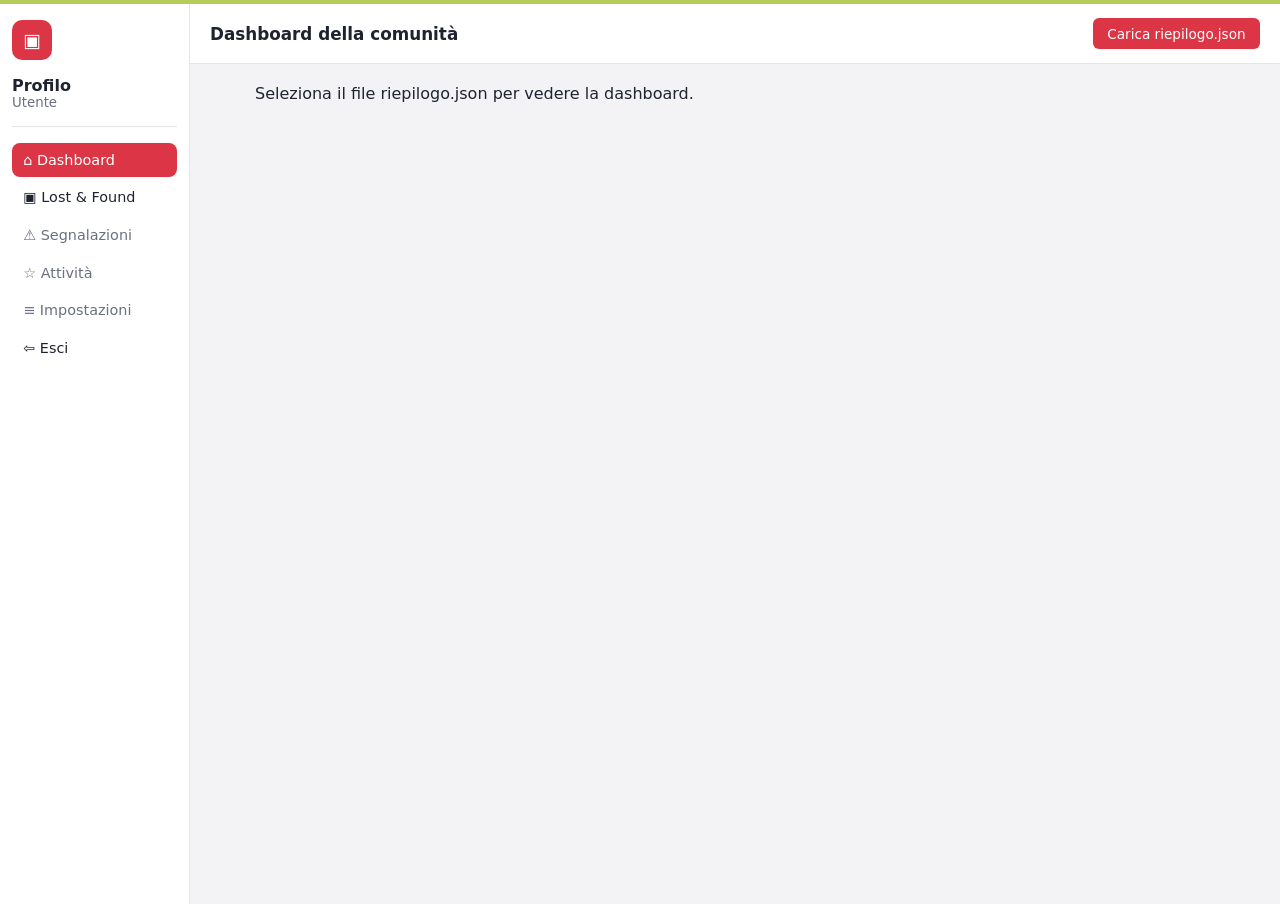
==== frontend/dashboard.html @ 1471bed2 "Dashboard: moduli, riepilogo, attività e tabella" ====
<!DOCTYPE html>
<html lang="it">
<head>
  <meta charset="utf-8">
  <meta name="viewport" content="width=device-width, initial-scale=1">
  <title>Dashboard della comunità</title>
  <link rel="stylesheet" href="style.css">
</head>
<body>
  <div class="app">
    <aside class="sidebar">
      <div class="logo" aria-hidden="true">▣</div>
      <div class="user"><strong id="user-name">Profilo</strong><small>Utente</small></div>
      <nav>
        <a href="#top" class="active">⌂ Dashboard</a>
        <a href="#lostfound">▣ Lost &amp; Found</a>
        <span class="off">⚠ Segnalazioni</span>
        <span class="off">☆ Attività</span>
        <span class="off">≡ Impostazioni</span>
        <a href="index.html" id="logout">⇦ Esci</a>
      </nav>
    </aside>

    <div class="content" id="top">
      <header class="topbar">
        <h1>Dashboard della comunità</h1>
        <span id="today" class="muted"></span>
        <label class="file-btn">Carica riepilogo.json
          <input type="file" id="file-input" accept=".json">
        </label>
      </header>

      <main>
        <p id="message" role="status">Seleziona il file riepilogo.json per vedere la dashboard.</p>

        <div id="results" hidden>
          <section class="banner">
            <div class="banner-icon" aria-hidden="true">✉</div>
            <div>
              <small><span id="banner-date"></span> <span class="badge">Piattaforma</span></small>
              <h3>Lost &amp; Found è disponibile</h3>
              <p>Registra un oggetto trovato, cercalo per luogo e segna la restituzione. Gli altri moduli arrivano a breve.</p>
            </div>
          </section>

          <section class="panel">
            <div class="panel-head">
              <h2>I miei moduli</h2>
              <div class="tabs" id="tabs" role="group" aria-label="Filtra moduli"></div>
            </div>
            <div id="modules" class="cards"></div>
          </section>

          <h2 class="center">Riepilogo della comunità</h2>
          <section class="summary">
            <article class="panel">
              <h3>Oggetti da restituire</h3>
              <div class="donut-row">
                <div id="donut" class="donut"><span id="donut-label"></span></div>
                <ul id="bars" class="bars"></ul>
              </div>
              <p class="muted" id="donut-caption"></p>
            </article>
            <article class="panel">
              <h3>Prossime attività <small class="muted">(30 giorni)</small></h3>
              <ul id="activities" class="activities"></ul>
            </article>
          </section>

          <section class="panel" id="lostfound">
            <div class="panel-head">
              <h2>Oggetti registrati</h2>
              <div class="filters">
                <input type="search" id="search" placeholder="Cerca per luogo o oggetto" aria-label="Cerca">
                <select id="filter-stato" aria-label="Filtra per stato">
                  <option value="">Tutti</option>
                  <option value="trovato">Da restituire</option>
                  <option value="restituito">Restituiti</option>
                </select>
              </div>
            </div>
            <div class="table-wrap">
              <table>
                <thead><tr><th>Oggetto</th><th>Luogo</th><th>Stato</th><th>Data</th></tr></thead>
                <tbody id="table-body"></tbody>
              </table>
            </div>
          </section>
        </div>
      </main>
    </div>
  </div>
  <script src="app.js"></script>
</body>
</html>
---- frontend/style.css ----
:root {
  --rosso: #dc3545;
  --rosa: #fde8ea;
  --verde: #b5cc5a;
  --sfondo: #f3f3f6;
  --bordo: #e4e4ea;
  --testo: #1f2330;
  --muto: #6b7080;
}
* { box-sizing: border-box; }
html { scroll-behavior: smooth; }
body {
  margin: 0; color: var(--testo); background: var(--sfondo);
  font-family: "Public Sans", "Segoe UI", system-ui, sans-serif;
  border-top: 4px solid var(--verde);
}
h1, h2, h3, p { margin: 0; }
.muted { color: var(--muto); font-size: .8rem; }
.center { text-align: center; margin: 1.75rem 0 1rem; font-size: 1.15rem; }
:focus-visible { outline: 2px solid var(--rosso); outline-offset: 2px; }

.app { display: flex; min-height: 100vh; }

/* sidebar */
.sidebar { width: 190px; flex-shrink: 0; background: #fff; border-right: 1px solid var(--bordo); padding: 1rem .75rem; }
.logo { width: 40px; height: 40px; border-radius: 10px; background: var(--rosso); color: #fff; display: grid; place-items: center; font-size: 1.2rem; }
.user { display: flex; flex-direction: column; margin: 1rem 0; padding-bottom: 1rem; border-bottom: 1px solid var(--bordo); }
.user small { color: var(--muto); }
nav { display: flex; flex-direction: column; gap: .25rem; }
nav a, nav .off { padding: .55rem .7rem; border-radius: 8px; text-decoration: none; color: var(--testo); font-size: .9rem; }
nav a.active { background: var(--rosso); color: #fff; }
nav a:not(.active):hover { background: var(--rosa); }
nav .off { color: var(--muto); }

/* contenuto */
.content { flex: 1; min-width: 0; }
.topbar { display: flex; flex-wrap: wrap; gap: .75rem 1.25rem; align-items: center; padding: .9rem 1.25rem; background: #fff; border-bottom: 1px solid var(--bordo); }
.topbar h1 { font-size: 1.05rem; margin-right: auto; }
.file-btn { background: var(--rosso); color: #fff; padding: .45rem .9rem; border-radius: 6px; font-size: .85rem; cursor: pointer; }
.file-btn input { position: absolute; opacity: 0; width: 1px; height: 1px; }
.file-btn:focus-within { outline: 2px solid var(--testo); outline-offset: 2px; }
main { padding: 1.25rem; max-width: 1000px; margin: 0 auto; }
#message { margin-bottom: 1rem; }
#results > * + * { margin-top: 1rem; }

.panel { background: #fff; border: 1px solid var(--bordo); border-radius: 8px; padding: 1.1rem; }
.panel-head { display: flex; flex-wrap: wrap; gap: .75rem; align-items: center; justify-content: space-between; margin-bottom: 1rem; }
.panel-head h2 { font-size: 1.05rem; }
.panel h3 { font-size: .95rem; margin-bottom: .9rem; }

.banner { display: flex; gap: .9rem; background: #fff; border: 1px solid var(--rosso); border-radius: 8px; padding: .9rem 1.1rem; }
.banner-icon { width: 48px; height: 48px; flex-shrink: 0; border-radius: 10px; background: var(--rosa); color: var(--rosso); display: grid; place-items: center; font-size: 1.3rem; }
.banner small { color: var(--muto); }
.banner h3 { font-size: .95rem; margin: .15rem 0; }
.banner p { font-size: .85rem; color: var(--muto); }

.badge { display: inline-block; font-size: .7rem; padding: .1rem .5rem; border-radius: 4px; background: #e6edf5; color: #334; }
.badge.disponibile { background: #e3f2cc; color: #3b5a10; }
.badge.lavorazione { background: var(--rosa); color: var(--rosso); }
.badge.arrivo { background: #e8e8ee; color: #444; }

.tabs { display: flex; background: var(--sfondo); border-radius: 8px; padding: 3px; }
.tabs button { border: 0; background: none; padding: .4rem .8rem; border-radius: 6px; font: inherit; font-size: .8rem; cursor: pointer; color: var(--testo); }
.tabs button[aria-pressed="true"] { background: var(--rosso); color: #fff; font-weight: 600; }

.cards { display: grid; gap: 1rem; grid-template-columns: repeat(auto-fit, minmax(190px, 1fr)); }
.card { border: 1px solid var(--bordo); border-radius: 8px; padding: 1rem; display: flex; flex-direction: column; gap: .5rem; }
.card-icon { width: 36px; height: 36px; border-radius: 8px; background: var(--rosa); color: var(--rosso); display: grid; place-items: center; }
.card h3 { margin: 0; font-size: 1rem; }
.card p { font-size: .82rem; color: var(--muto); padding-bottom: .5rem; border-bottom: 1px solid var(--bordo); flex: 1; }
.progress-row { display: flex; align-items: center; gap: .5rem; font-size: .75rem; color: var(--muto); }
.progress { flex: 1; height: 6px; background: var(--rosa); border-radius: 3px; overflow: hidden; }
.progress > div { height: 100%; background: var(--rosso); }
.btn { display: block; text-align: center; padding: .55rem; border-radius: 6px; font: inherit; font-size: .85rem; font-weight: 600; text-decoration: none; border: 1px solid var(--rosso); background: var(--rosso); color: #fff; }
.btn.off { background: #ececf0; border-color: #ececf0; color: var(--muto); cursor: not-allowed; }
.btn.outline { background: #fff; color: var(--muto); border-color: var(--rosso); }

.summary { display: grid; gap: 1rem; grid-template-columns: repeat(auto-fit, minmax(300px, 1fr)); }
.donut-row { display: flex; flex-wrap: wrap; gap: 1.5rem; align-items: center; }
.donut { --pct: 0; width: 130px; height: 130px; border-radius: 50%; display: grid; place-items: center; background: conic-gradient(var(--rosso) calc(var(--pct) * 1%), var(--rosa) 0); }
.donut span { width: 92px; height: 92px; border-radius: 50%; background: #fff; display: grid; place-items: center; font-weight: 700; font-size: 1.4rem; }
.bars, .activities { list-style: none; padding: 0; margin: 0; flex: 1; min-width: 190px; }
.bars li { display: grid; grid-template-columns: 80px 1fr 18px; gap: .5rem; align-items: center; font-size: .8rem; margin: .5rem 0; }
.bar { height: 6px; background: var(--rosa); border-radius: 3px; overflow: hidden; }
.bar > div { height: 100%; background: var(--rosso); }
.activities li { display: flex; gap: .75rem; align-items: center; padding: .5rem 0; }
.date-box { width: 44px; text-align: center; border-radius: 8px; background: var(--rosa); color: var(--rosso); padding: .25rem 0; line-height: 1.1; font-weight: 700; }
.date-box small { display: block; font-weight: 400; font-size: .7rem; }
.activities strong { display: block; font-size: .9rem; }
.activities .badge { margin-left: auto; }

.filters { display: flex; gap: .5rem; flex-wrap: wrap; }
.filters input, .filters select { font: inherit; font-size: .85rem; padding: .4rem .6rem; border: 1px solid var(--bordo); border-radius: 6px; background: #fff; }
.table-wrap { overflow-x: auto; border: 1px solid var(--bordo); border-radius: 8px; }
table { width: 100%; border-collapse: collapse; font-size: .88rem; }
th, td { text-align: left; padding: .6rem .8rem; border-bottom: 1px solid var(--bordo); }
th { background: var(--rosa); font-weight: 600; }
tr:last-child td { border-bottom: 0; }

@media (max-width: 700px) {
  .app { flex-direction: column; }
  .sidebar { width: auto; display: flex; flex-wrap: wrap; gap: .5rem 1rem; align-items: center; border-right: 0; border-bottom: 1px solid var(--bordo); }
  .user { margin: 0; padding: 0; border: 0; }
  nav { flex-direction: row; flex-wrap: wrap; width: 100%; }
}
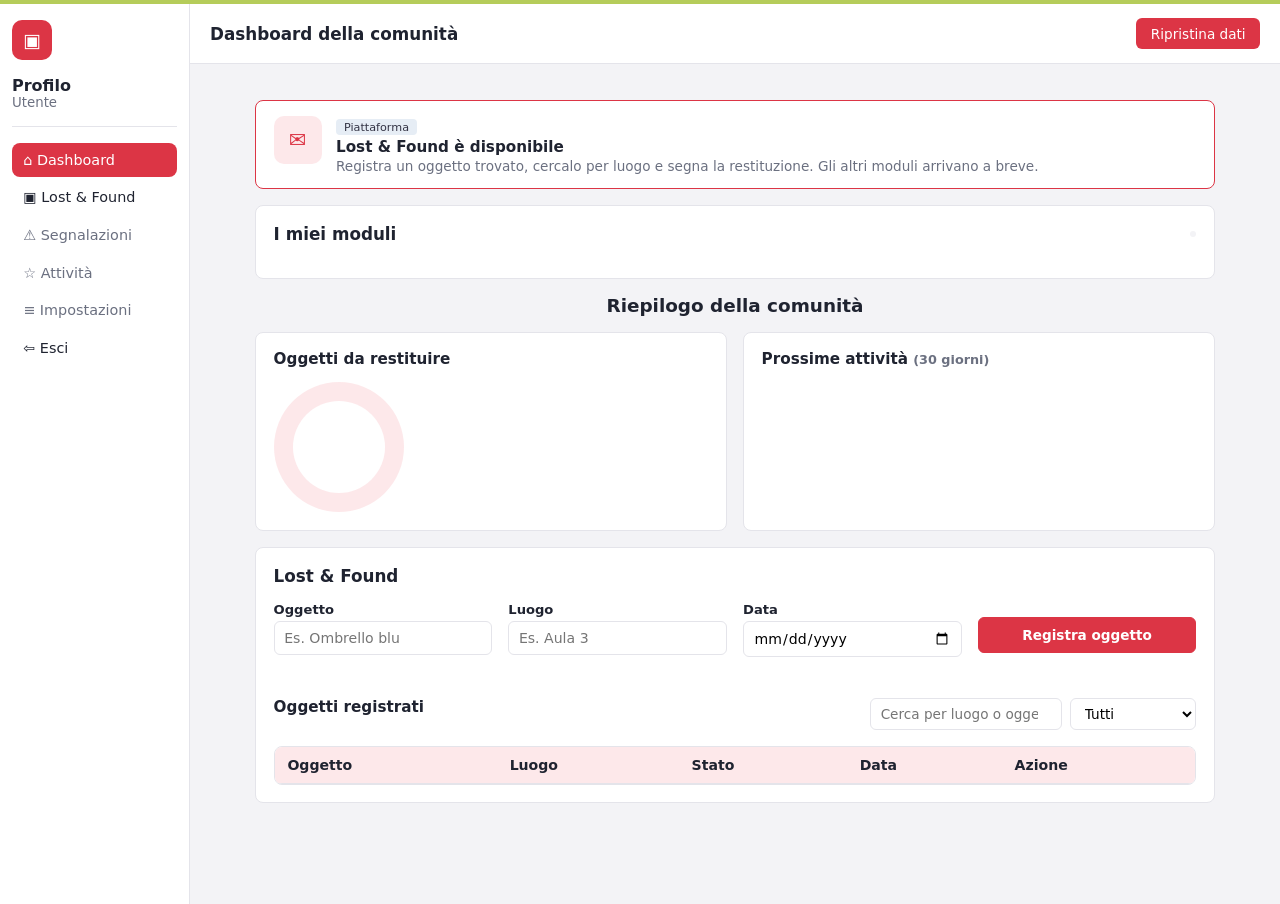
==== commit 963b3100: "Dashboard interattiva con dati di default" ====
--- a/frontend/dashboard.html
+++ b/frontend/dashboard.html
@@ -25,15 +25,13 @@
       <header class="topbar">
         <h1>Dashboard della comunità</h1>
         <span id="today" class="muted"></span>
-        <label class="file-btn">Carica riepilogo.json
-          <input type="file" id="file-input" accept=".json">
-        </label>
+        <button type="button" class="file-btn" id="reset">Ripristina dati</button>
       </header>
 
       <main>
-        <p id="message" role="status">Seleziona il file riepilogo.json per vedere la dashboard.</p>
+        <p id="message" class="muted" role="status"></p>
 
-        <div id="results" hidden>
+        <div id="results">
           <section class="banner">
             <div class="banner-icon" aria-hidden="true">✉</div>
             <div>
@@ -68,8 +66,22 @@
           </section>
 
           <section class="panel" id="lostfound">
+            <h2>Lost &amp; Found</h2>
+            <form id="add-form" class="add-form" novalidate>
+              <div class="field"><label for="f-oggetto">Oggetto</label>
+                <input id="f-oggetto" type="text" placeholder="Es. Ombrello blu" aria-describedby="e-oggetto">
+                <div class="error" id="e-oggetto" role="alert"></div></div>
+              <div class="field"><label for="f-luogo">Luogo</label>
+                <input id="f-luogo" type="text" placeholder="Es. Aula 3" aria-describedby="e-luogo">
+                <div class="error" id="e-luogo" role="alert"></div></div>
+              <div class="field"><label for="f-data">Data</label>
+                <input id="f-data" type="date" aria-describedby="e-data">
+                <div class="error" id="e-data" role="alert"></div></div>
+              <button class="btn" type="submit">Registra oggetto</button>
+            </form>
+
             <div class="panel-head">
-              <h2>Oggetti registrati</h2>
+              <h3>Oggetti registrati</h3>
               <div class="filters">
                 <input type="search" id="search" placeholder="Cerca per luogo o oggetto" aria-label="Cerca">
                 <select id="filter-stato" aria-label="Filtra per stato">
@@ -81,7 +93,7 @@
             </div>
             <div class="table-wrap">
               <table>
-                <thead><tr><th>Oggetto</th><th>Luogo</th><th>Stato</th><th>Data</th></tr></thead>
+                <thead><tr><th>Oggetto</th><th>Luogo</th><th>Stato</th><th>Data</th><th>Azione</th></tr></thead>
                 <tbody id="table-body"></tbody>
               </table>
             </div>
@@ -90,6 +102,7 @@
       </main>
     </div>
   </div>
+  <script src="dati.js"></script>
   <script src="app.js"></script>
 </body>
 </html>
--- a/frontend/style.css
+++ b/frontend/style.css
@@ -102,4 +102,17 @@
   .sidebar { width: auto; display: flex; flex-wrap: wrap; gap: .5rem 1rem; align-items: center; border-right: 0; border-bottom: 1px solid var(--bordo); }
   .user { margin: 0; padding: 0; border: 0; }
   nav { flex-direction: row; flex-wrap: wrap; width: 100%; }
-}+}
+
+/* interattività: form, azioni di riga, barre cliccabili */
+.file-btn { border: 0; font: inherit; font-size: .85rem; }
+.add-form { display: grid; gap: .75rem 1rem; grid-template-columns: repeat(auto-fit, minmax(180px, 1fr)); align-items: start; margin: 1rem 0 1.5rem; }
+.field label { display: block; font-size: .82rem; font-weight: 600; margin-bottom: .25rem; }
+.field input { width: 100%; font: inherit; font-size: .88rem; padding: .5rem .6rem; border: 1px solid var(--bordo); border-radius: 6px; }
+.field input[aria-invalid="true"] { border-color: var(--rosso); }
+.error { color: var(--rosso); font-size: .78rem; min-height: 1.1em; margin-top: .2rem; }
+.add-form .btn { align-self: end; margin-bottom: 1.3rem; cursor: pointer; }
+.row-btn { font: inherit; font-size: .78rem; padding: .25rem .6rem; border-radius: 6px; border: 1px solid var(--rosso); background: #fff; color: var(--rosso); cursor: pointer; }
+.row-btn:hover { background: var(--rosa); }
+.bar-btn { font: inherit; font-size: .8rem; text-align: left; border: 0; background: none; padding: 0; cursor: pointer; color: var(--testo); text-decoration: underline dotted; }
+#lostfound h2 { font-size: 1.05rem; }
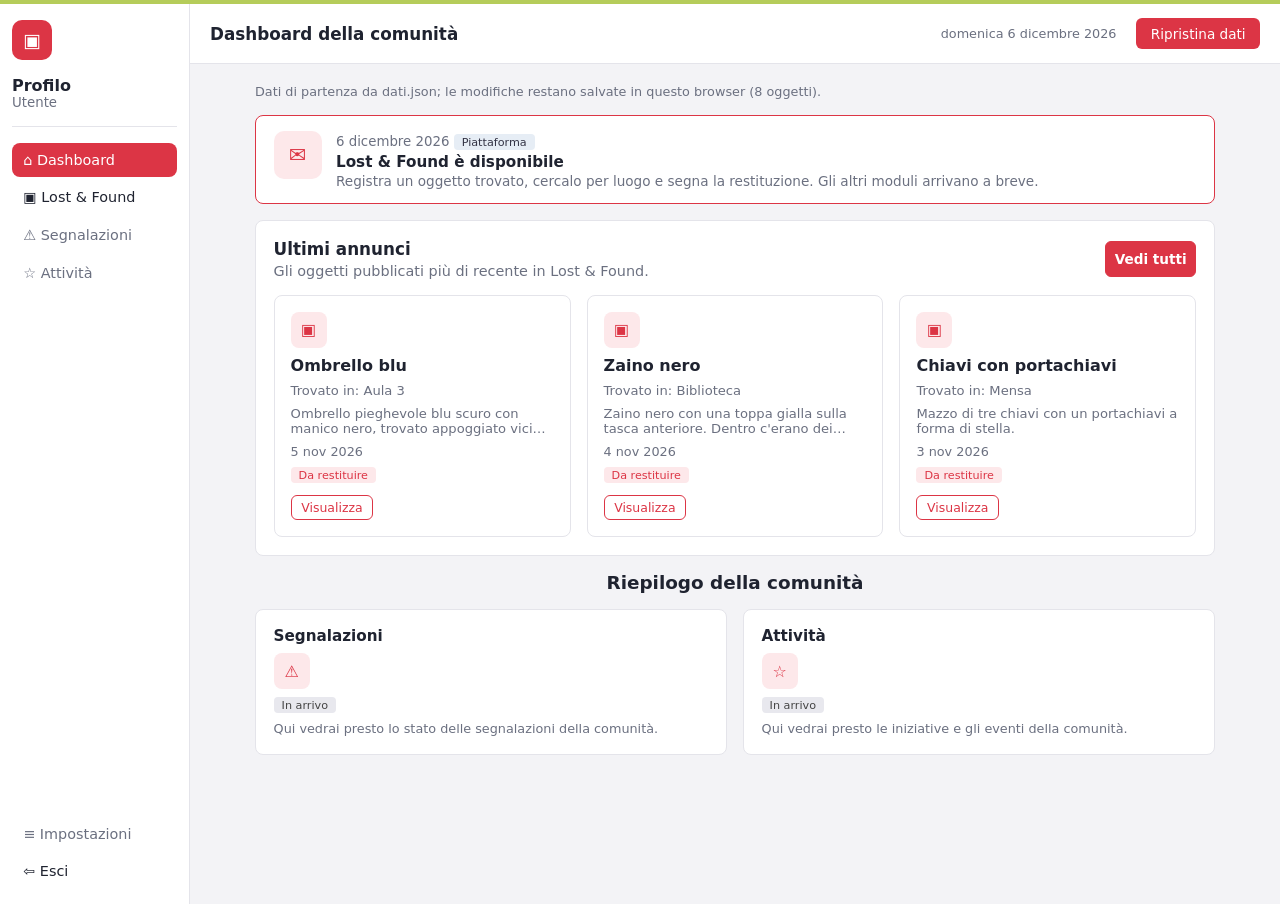
==== commit 08a71109: "Perfezionamento e aggiunta di router per comunicazione migliore tra gli strumenti presenti nella Das" ====
--- a/frontend/dashboard.html
+++ b/frontend/dashboard.html
@@ -12,11 +12,11 @@
       <div class="logo" aria-hidden="true">▣</div>
       <div class="user"><strong id="user-name">Profilo</strong><small>Utente</small></div>
       <nav>
-        <a href="#top" class="active">⌂ Dashboard</a>
-        <a href="#lostfound">▣ Lost &amp; Found</a>
+        <a href="#dashboard" data-link class="active">⌂ Dashboard</a>
+        <a href="#lost-found" data-link>▣ Lost &amp; Found</a>
         <span class="off">⚠ Segnalazioni</span>
         <span class="off">☆ Attività</span>
-        <span class="off">≡ Impostazioni</span>
+        <span class="off push">≡ Impostazioni</span>
         <a href="index.html" id="logout">⇦ Esci</a>
       </nav>
     </aside>
@@ -32,77 +32,96 @@
         <p id="message" class="muted" role="status"></p>
 
         <div id="results">
-          <section class="banner">
-            <div class="banner-icon" aria-hidden="true">✉</div>
-            <div>
-              <small><span id="banner-date"></span> <span class="badge">Piattaforma</span></small>
-              <h3>Lost &amp; Found è disponibile</h3>
-              <p>Registra un oggetto trovato, cercalo per luogo e segna la restituzione. Gli altri moduli arrivano a breve.</p>
-            </div>
-          </section>
 
-          <section class="panel">
-            <div class="panel-head">
-              <h2>I miei moduli</h2>
-              <div class="tabs" id="tabs" role="group" aria-label="Filtra moduli"></div>
-            </div>
-            <div id="modules" class="cards"></div>
-          </section>
+          <!-- PAGINA: DASHBOARD -->
+          <div class="page" data-page="dashboard">
+            <section class="banner">
+              <div class="banner-icon" aria-hidden="true">✉</div>
+              <div>
+                <small><span id="banner-date"></span> <span class="badge">Piattaforma</span></small>
+                <h3>Lost &amp; Found è disponibile</h3>
+                <p>Registra un oggetto trovato, cercalo per luogo e segna la restituzione. Gli altri moduli arrivano a breve.</p>
+              </div>
+            </section>
 
-          <h2 class="center">Riepilogo della comunità</h2>
-          <section class="summary">
-            <article class="panel">
-              <h3>Oggetti da restituire</h3>
-              <div class="donut-row">
-                <div id="donut" class="donut"><span id="donut-label"></span></div>
-                <ul id="bars" class="bars"></ul>
+            <section class="panel">
+              <div class="panel-head">
+                <div>
+                  <h2>Ultimi annunci</h2>
+                  <p class="muted sub">Gli oggetti pubblicati più di recente in Lost &amp; Found.</p>
+                </div>
+                <a href="#lost-found" class="btn btn-inline">Vedi tutti</a>
               </div>
-              <p class="muted" id="donut-caption"></p>
-            </article>
-            <article class="panel">
-              <h3>Prossime attività <small class="muted">(30 giorni)</small></h3>
-              <ul id="activities" class="activities"></ul>
-            </article>
-          </section>
+              <div id="latest" class="cards"></div>
+            </section>
 
-          <section class="panel" id="lostfound">
-            <h2>Lost &amp; Found</h2>
-            <form id="add-form" class="add-form" novalidate>
-              <div class="field"><label for="f-oggetto">Oggetto</label>
-                <input id="f-oggetto" type="text" placeholder="Es. Ombrello blu" aria-describedby="e-oggetto">
-                <div class="error" id="e-oggetto" role="alert"></div></div>
-              <div class="field"><label for="f-luogo">Luogo</label>
-                <input id="f-luogo" type="text" placeholder="Es. Aula 3" aria-describedby="e-luogo">
-                <div class="error" id="e-luogo" role="alert"></div></div>
-              <div class="field"><label for="f-data">Data</label>
-                <input id="f-data" type="date" aria-describedby="e-data">
-                <div class="error" id="e-data" role="alert"></div></div>
-              <button class="btn" type="submit">Registra oggetto</button>
-            </form>
+            <h2 class="center">Riepilogo della comunità</h2>
+            <section class="summary">
+              <article class="panel soon">
+                <h3>Segnalazioni</h3>
+                <div class="soon-icon" aria-hidden="true">⚠</div>
+                <span class="badge arrivo">In arrivo</span>
+                <p class="muted">Qui vedrai presto lo stato delle segnalazioni della comunità.</p>
+              </article>
+              <article class="panel soon">
+                <h3>Attività</h3>
+                <div class="soon-icon" aria-hidden="true">☆</div>
+                <span class="badge arrivo">In arrivo</span>
+                <p class="muted">Qui vedrai presto le iniziative e gli eventi della comunità.</p>
+              </article>
+            </section>
+          </div>
 
-            <div class="panel-head">
-              <h3>Oggetti registrati</h3>
-              <div class="filters">
-                <input type="search" id="search" placeholder="Cerca per luogo o oggetto" aria-label="Cerca">
+          <!-- PAGINA: LOST & FOUND -->
+          <div class="page" data-page="lost-found" hidden>
+            <details class="panel fold" id="add-details">
+              <summary>Hai trovato un oggetto? Registralo</summary>
+              <form id="add-form" class="add-form" novalidate>
+                <div class="field"><label for="f-oggetto">Oggetto</label>
+                  <input id="f-oggetto" type="text" placeholder="Es. Ombrello blu" aria-describedby="e-oggetto">
+                  <div class="error" id="e-oggetto" role="alert"></div></div>
+                <div class="field"><label for="f-luogo">Luogo</label>
+                  <input id="f-luogo" type="text" placeholder="Es. Aula 3" aria-describedby="e-luogo">
+                  <div class="error" id="e-luogo" role="alert"></div></div>
+                <div class="field"><label for="f-data">Data</label>
+                  <input id="f-data" type="date" aria-describedby="e-data">
+                  <div class="error" id="e-data" role="alert"></div></div>
+                <div class="field wide"><label for="f-descrizione">Descrizione (facoltativa)</label>
+                  <textarea id="f-descrizione" rows="2" maxlength="200" placeholder="Colore, marca, segni particolari: aiuta chi lo cerca"></textarea></div>
+                <button class="btn" type="submit">Registra oggetto</button>
+              </form>
+            </details>
+
+            <section class="panel" id="lostfound">
+              <h2>Bacheca Lost &amp; Found</h2>
+              <p class="muted sub">Cerca tra gli oggetti ritrovati con una o più parole chiave (nome, luogo o descrizione).</p>
+              <div class="board-tools">
+                <input type="search" id="search" placeholder="Es. zaino nero, biblioteca…" aria-label="Cerca oggetti">
                 <select id="filter-stato" aria-label="Filtra per stato">
                   <option value="">Tutti</option>
                   <option value="trovato">Da restituire</option>
                   <option value="restituito">Restituiti</option>
                 </select>
               </div>
-            </div>
-            <div class="table-wrap">
-              <table>
-                <thead><tr><th>Oggetto</th><th>Luogo</th><th>Stato</th><th>Data</th><th>Azione</th></tr></thead>
-                <tbody id="table-body"></tbody>
-              </table>
-            </div>
-          </section>
+              <p class="muted" id="count" role="status" aria-live="polite"></p>
+              <div id="board" class="cards"></div>
+            </section>
+          </div>
+
         </div>
       </main>
     </div>
   </div>
+  <dialog id="detail" class="detail" aria-labelledby="detail-title">
+    <div class="detail-head">
+      <h2 id="detail-title"></h2>
+      <button type="button" id="detail-close" class="detail-x" aria-label="Chiudi">✕</button>
+    </div>
+    <div id="detail-body"></div>
+    <div class="detail-actions" id="detail-actions"></div>
+  </dialog>
   <script src="dati.js"></script>
   <script src="app.js"></script>
+  <script src="router.js"></script>
 </body>
 </html>
--- a/frontend/style.css
+++ b/frontend/style.css
@@ -8,7 +8,6 @@
   --muto: #6b7080;
 }
 * { box-sizing: border-box; }
-html { scroll-behavior: smooth; }
 body {
   margin: 0; color: var(--testo); background: var(--sfondo);
   font-family: "Public Sans", "Segoe UI", system-ui, sans-serif;
@@ -22,15 +21,16 @@
 .app { display: flex; min-height: 100vh; }
 
 /* sidebar */
-.sidebar { width: 190px; flex-shrink: 0; background: #fff; border-right: 1px solid var(--bordo); padding: 1rem .75rem; }
+.sidebar { display: flex; flex-direction: column; width: 190px; flex-shrink: 0; background: #fff; border-right: 1px solid var(--bordo); padding: 1rem .75rem; }
 .logo { width: 40px; height: 40px; border-radius: 10px; background: var(--rosso); color: #fff; display: grid; place-items: center; font-size: 1.2rem; }
 .user { display: flex; flex-direction: column; margin: 1rem 0; padding-bottom: 1rem; border-bottom: 1px solid var(--bordo); }
 .user small { color: var(--muto); }
-nav { display: flex; flex-direction: column; gap: .25rem; }
+nav { display: flex; flex-direction: column; gap: .25rem; flex: 1; }
+nav .push { margin-top: auto; }
 nav a, nav .off { padding: .55rem .7rem; border-radius: 8px; text-decoration: none; color: var(--testo); font-size: .9rem; }
 nav a.active { background: var(--rosso); color: #fff; }
 nav a:not(.active):hover { background: var(--rosa); }
-nav .off { color: var(--muto); }
+nav .off { color: var(--muto); cursor: default; }
 
 /* contenuto */
 .content { flex: 1; min-width: 0; }
@@ -41,7 +41,10 @@
 .file-btn:focus-within { outline: 2px solid var(--testo); outline-offset: 2px; }
 main { padding: 1.25rem; max-width: 1000px; margin: 0 auto; }
 #message { margin-bottom: 1rem; }
-#results > * + * { margin-top: 1rem; }
+
+/* pagine (router a hash) */
+.page > * + * { margin-top: 1rem; }
+[hidden] { display: none !important; }
 
 .panel { background: #fff; border: 1px solid var(--bordo); border-radius: 8px; padding: 1.1rem; }
 .panel-head { display: flex; flex-wrap: wrap; gap: .75rem; align-items: center; justify-content: space-between; margin-bottom: 1rem; }
@@ -59,60 +62,70 @@
 .badge.lavorazione { background: var(--rosa); color: var(--rosso); }
 .badge.arrivo { background: #e8e8ee; color: #444; }
 
-.tabs { display: flex; background: var(--sfondo); border-radius: 8px; padding: 3px; }
-.tabs button { border: 0; background: none; padding: .4rem .8rem; border-radius: 6px; font: inherit; font-size: .8rem; cursor: pointer; color: var(--testo); }
-.tabs button[aria-pressed="true"] { background: var(--rosso); color: #fff; font-weight: 600; }
-
+/* moduli della comunità */
+.sub { font-size: .9rem; margin-top: .25rem; }
+.btn-inline { display: inline-block; padding: .45rem .9rem; }
 .cards { display: grid; gap: 1rem; grid-template-columns: repeat(auto-fit, minmax(190px, 1fr)); }
 .card { border: 1px solid var(--bordo); border-radius: 8px; padding: 1rem; display: flex; flex-direction: column; gap: .5rem; }
 .card-icon { width: 36px; height: 36px; border-radius: 8px; background: var(--rosa); color: var(--rosso); display: grid; place-items: center; }
 .card h3 { margin: 0; font-size: 1rem; }
-.card p { font-size: .82rem; color: var(--muto); padding-bottom: .5rem; border-bottom: 1px solid var(--bordo); flex: 1; }
-.progress-row { display: flex; align-items: center; gap: .5rem; font-size: .75rem; color: var(--muto); }
-.progress { flex: 1; height: 6px; background: var(--rosa); border-radius: 3px; overflow: hidden; }
-.progress > div { height: 100%; background: var(--rosso); }
+.card p { font-size: .82rem; color: var(--muto); flex: 1; border-bottom: 0; padding-bottom: 0; }
+.card .badge { align-self: flex-start; }
+
 .btn { display: block; text-align: center; padding: .55rem; border-radius: 6px; font: inherit; font-size: .85rem; font-weight: 600; text-decoration: none; border: 1px solid var(--rosso); background: var(--rosso); color: #fff; }
 .btn.off { background: #ececf0; border-color: #ececf0; color: var(--muto); cursor: not-allowed; }
 .btn.outline { background: #fff; color: var(--muto); border-color: var(--rosso); }
 
 .summary { display: grid; gap: 1rem; grid-template-columns: repeat(auto-fit, minmax(300px, 1fr)); }
-.donut-row { display: flex; flex-wrap: wrap; gap: 1.5rem; align-items: center; }
-.donut { --pct: 0; width: 130px; height: 130px; border-radius: 50%; display: grid; place-items: center; background: conic-gradient(var(--rosso) calc(var(--pct) * 1%), var(--rosa) 0); }
-.donut span { width: 92px; height: 92px; border-radius: 50%; background: #fff; display: grid; place-items: center; font-weight: 700; font-size: 1.4rem; }
-.bars, .activities { list-style: none; padding: 0; margin: 0; flex: 1; min-width: 190px; }
-.bars li { display: grid; grid-template-columns: 80px 1fr 18px; gap: .5rem; align-items: center; font-size: .8rem; margin: .5rem 0; }
-.bar { height: 6px; background: var(--rosa); border-radius: 3px; overflow: hidden; }
-.bar > div { height: 100%; background: var(--rosso); }
-.activities li { display: flex; gap: .75rem; align-items: center; padding: .5rem 0; }
-.date-box { width: 44px; text-align: center; border-radius: 8px; background: var(--rosa); color: var(--rosso); padding: .25rem 0; line-height: 1.1; font-weight: 700; }
-.date-box small { display: block; font-weight: 400; font-size: .7rem; }
-.activities strong { display: block; font-size: .9rem; }
-.activities .badge { margin-left: auto; }
 
-.filters { display: flex; gap: .5rem; flex-wrap: wrap; }
-.filters input, .filters select { font: inherit; font-size: .85rem; padding: .4rem .6rem; border: 1px solid var(--bordo); border-radius: 6px; background: #fff; }
-.table-wrap { overflow-x: auto; border: 1px solid var(--bordo); border-radius: 8px; }
-table { width: 100%; border-collapse: collapse; font-size: .88rem; }
-th, td { text-align: left; padding: .6rem .8rem; border-bottom: 1px solid var(--bordo); }
-th { background: var(--rosa); font-weight: 600; }
-tr:last-child td { border-bottom: 0; }
 
 @media (max-width: 700px) {
   .app { flex-direction: column; }
-  .sidebar { width: auto; display: flex; flex-wrap: wrap; gap: .5rem 1rem; align-items: center; border-right: 0; border-bottom: 1px solid var(--bordo); }
+  .sidebar { width: auto; flex-direction: row; flex-wrap: wrap; gap: .5rem 1rem; align-items: center; border-right: 0; border-bottom: 1px solid var(--bordo); }
   .user { margin: 0; padding: 0; border: 0; }
-  nav { flex-direction: row; flex-wrap: wrap; width: 100%; }
+  nav { flex-direction: row; flex-wrap: wrap; width: 100%; flex: none; }
+  nav .push { margin-top: 0; }
 }
 
-/* interattività: form, azioni di riga, barre cliccabili */
+/* interattività: form e azioni di riga */
 .file-btn { border: 0; font: inherit; font-size: .85rem; }
 .add-form { display: grid; gap: .75rem 1rem; grid-template-columns: repeat(auto-fit, minmax(180px, 1fr)); align-items: start; margin: 1rem 0 1.5rem; }
 .field label { display: block; font-size: .82rem; font-weight: 600; margin-bottom: .25rem; }
-.field input { width: 100%; font: inherit; font-size: .88rem; padding: .5rem .6rem; border: 1px solid var(--bordo); border-radius: 6px; }
-.field input[aria-invalid="true"] { border-color: var(--rosso); }
+.field input, .field textarea { width: 100%; font: inherit; font-size: .88rem; padding: .5rem .6rem; border: 1px solid var(--bordo); border-radius: 6px; }
+.field input[aria-invalid="true"], .field textarea[aria-invalid="true"] { border-color: var(--rosso); }
 .error { color: var(--rosso); font-size: .78rem; min-height: 1.1em; margin-top: .2rem; }
 .add-form .btn { align-self: end; margin-bottom: 1.3rem; cursor: pointer; }
 .row-btn { font: inherit; font-size: .78rem; padding: .25rem .6rem; border-radius: 6px; border: 1px solid var(--rosso); background: #fff; color: var(--rosso); cursor: pointer; }
 .row-btn:hover { background: var(--rosa); }
-.bar-btn { font: inherit; font-size: .8rem; text-align: left; border: 0; background: none; padding: 0; cursor: pointer; color: var(--testo); text-decoration: underline dotted; }
-#lostfound h2 { font-size: 1.05rem; }+#lostfound h2 { font-size: 1.05rem; }
+
+/* riepilogo: pannelli in arrivo */
+.soon { display: flex; flex-direction: column; align-items: flex-start; gap: .5rem; }
+.soon h3 { margin-bottom: 0; }
+.soon-icon { width: 36px; height: 36px; border-radius: 8px; background: var(--rosa); color: var(--rosso); display: grid; place-items: center; }
+
+/* bacheca Lost & Found */
+.board-tools { display: flex; flex-wrap: wrap; gap: .5rem; margin: 1rem 0 .75rem; }
+.board-tools input, .board-tools select { font: inherit; font-size: .9rem; padding: .55rem .7rem; border: 1px solid var(--bordo); border-radius: 6px; background: #fff; }
+.board-tools input { flex: 1; min-width: 220px; }
+#count { margin-bottom: .75rem; }
+.card .desc { display: -webkit-box; -webkit-line-clamp: 2; -webkit-box-orient: vertical; overflow: hidden; flex: none; }
+.card .row-btn { align-self: flex-start; margin-top: .25rem; }
+
+/* modulo di registrazione richiudibile */
+.fold summary { cursor: pointer; font-weight: 600; font-size: .95rem; }
+.fold[open] summary { margin-bottom: .25rem; }
+.field textarea { resize: vertical; }
+.field.wide { grid-column: 1 / -1; }
+button.btn { cursor: pointer; }
+
+/* finestra dettaglio */
+.detail { border: 1px solid var(--bordo); border-radius: 10px; padding: 1.25rem; width: min(480px, calc(100% - 2rem)); color: var(--testo); }
+.detail::backdrop { background: rgba(31, 35, 48, .45); }
+.detail-head { display: flex; justify-content: space-between; align-items: flex-start; gap: 1rem; }
+.detail-head h2 { font-size: 1.15rem; }
+.detail-x { border: 0; background: none; font-size: 1.1rem; cursor: pointer; color: var(--muto); padding: 0 .25rem; }
+.detail dl { display: grid; grid-template-columns: 90px 1fr; gap: .6rem .75rem; margin: 1rem 0; font-size: .9rem; }
+.detail dt { color: var(--muto); }
+.detail dd { margin: 0; }
+.detail-actions { display: flex; gap: .5rem; justify-content: flex-end; flex-wrap: wrap; }
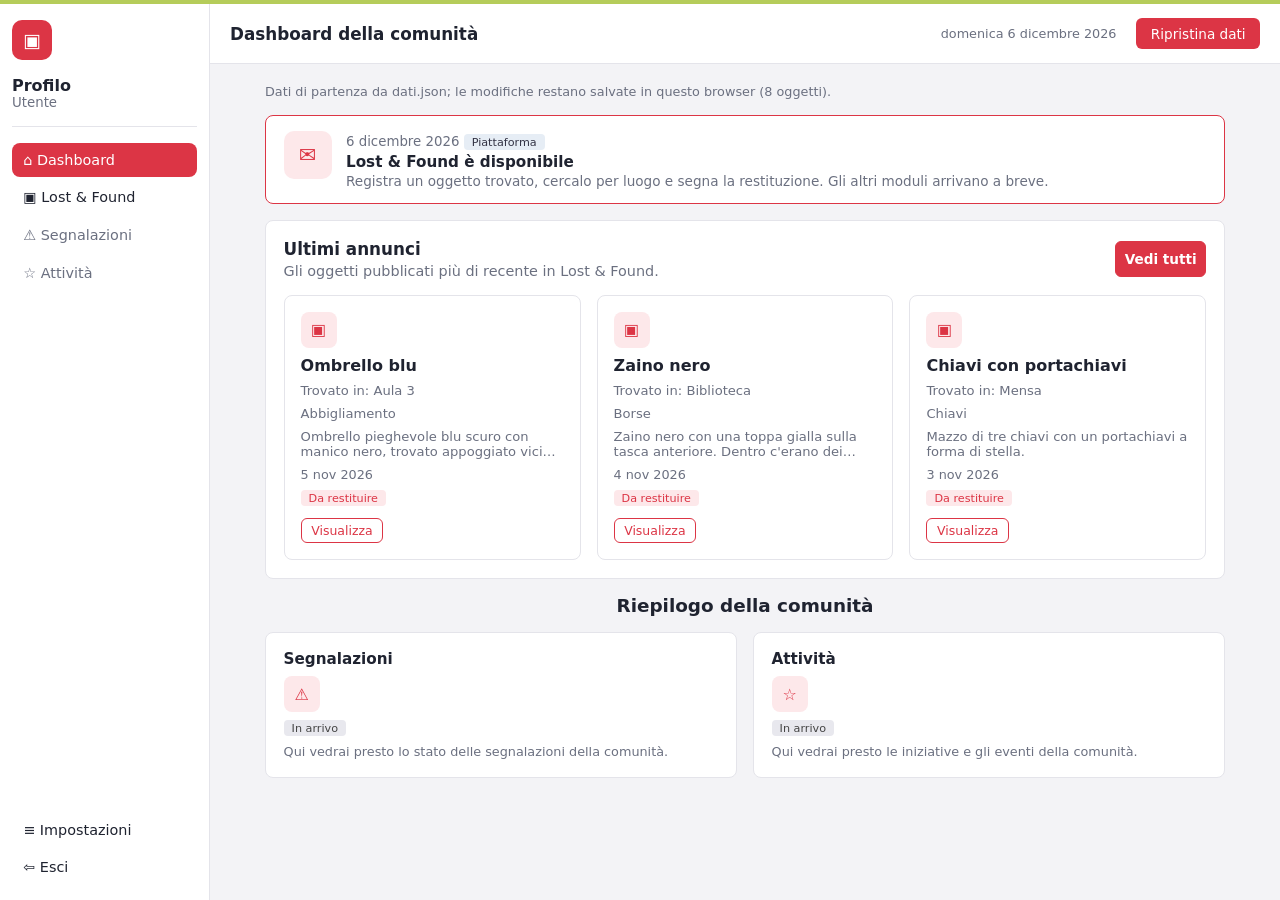
==== commit 0c14fc49: "fix dashboard + Lost & Found" ====
--- a/frontend/dashboard.html
+++ b/frontend/dashboard.html
@@ -16,7 +16,7 @@
         <a href="#lost-found" data-link>▣ Lost &amp; Found</a>
         <span class="off">⚠ Segnalazioni</span>
         <span class="off">☆ Attività</span>
-        <span class="off push">≡ Impostazioni</span>
+        <a href="#impostazioni" data-link class="push">≡ Impostazioni</a>
         <a href="index.html" id="logout">⇦ Esci</a>
       </nav>
     </aside>
@@ -74,37 +74,49 @@
 
           <!-- PAGINA: LOST & FOUND -->
           <div class="page" data-page="lost-found" hidden>
-            <details class="panel fold" id="add-details">
-              <summary>Hai trovato un oggetto? Registralo</summary>
-              <form id="add-form" class="add-form" novalidate>
-                <div class="field"><label for="f-oggetto">Oggetto</label>
-                  <input id="f-oggetto" type="text" placeholder="Es. Ombrello blu" aria-describedby="e-oggetto">
-                  <div class="error" id="e-oggetto" role="alert"></div></div>
-                <div class="field"><label for="f-luogo">Luogo</label>
-                  <input id="f-luogo" type="text" placeholder="Es. Aula 3" aria-describedby="e-luogo">
-                  <div class="error" id="e-luogo" role="alert"></div></div>
-                <div class="field"><label for="f-data">Data</label>
-                  <input id="f-data" type="date" aria-describedby="e-data">
-                  <div class="error" id="e-data" role="alert"></div></div>
-                <div class="field wide"><label for="f-descrizione">Descrizione (facoltativa)</label>
-                  <textarea id="f-descrizione" rows="2" maxlength="200" placeholder="Colore, marca, segni particolari: aiuta chi lo cerca"></textarea></div>
-                <button class="btn" type="submit">Registra oggetto</button>
-              </form>
-            </details>
-
             <section class="panel" id="lostfound">
-              <h2>Bacheca Lost &amp; Found</h2>
-              <p class="muted sub">Cerca tra gli oggetti ritrovati con una o più parole chiave (nome, luogo o descrizione).</p>
+              <div class="board-head">
+                <div>
+                  <h2>Bacheca Lost &amp; Found</h2>
+                  <p class="add-hint" id="add-hint">Il + a destra registra un nuovo oggetto trovato.</p>
+                </div>
+                <button type="button" class="plus-btn" id="open-add" aria-label="Registra un nuovo oggetto" aria-describedby="add-hint" title="Registra un nuovo oggetto">+</button>
+              </div>
+              <p class="muted sub">Cerca per nome, luogo o parola chiave, oppure filtra per tipo.</p>
               <div class="board-tools">
-                <input type="search" id="search" placeholder="Es. zaino nero, biblioteca…" aria-label="Cerca oggetti">
+                <input type="search" id="search" placeholder="Es. zaino, biblioteca, blu" aria-label="Cerca oggetti">
+                <select id="filter-tipo" aria-label="Filtra per tipo">
+                  <option value="">Tutti i tipi</option>
+                  <option>Abbigliamento</option>
+                  <option>Borse</option>
+                  <option>Elettronica</option>
+                  <option>Cancelleria</option>
+                  <option>Chiavi</option>
+                  <option>Contenitori</option>
+                  <option>Documenti</option>
+                  <option>Altro</option>
+                </select>
                 <select id="filter-stato" aria-label="Filtra per stato">
-                  <option value="">Tutti</option>
+                  <option value="">Tutti gli stati</option>
                   <option value="trovato">Da restituire</option>
                   <option value="restituito">Restituiti</option>
                 </select>
               </div>
+              <div class="chips" id="keyword-chips" hidden></div>
               <p class="muted" id="count" role="status" aria-live="polite"></p>
               <div id="board" class="cards"></div>
+            </section>
+          </div>
+
+          <!-- PAGINA: IMPOSTAZIONI -->
+          <div class="page" data-page="impostazioni" hidden>
+            <section class="panel">
+              <h2>Impostazioni del profilo</h2>
+              <p class="muted sub">Da qui gestirai i dati del profilo con cui hai effettuato l’accesso.</p>
+              <dl class="profile">
+                <div><dt>Nome</dt><dd id="profile-name">Profilo</dd></div>
+                <div><dt>Ruolo</dt><dd>Utente</dd></div>
+              </dl>
             </section>
           </div>
 
@@ -112,6 +124,46 @@
       </main>
     </div>
   </div>
+  <dialog id="add-dialog" class="detail" aria-labelledby="add-title">
+    <div class="detail-head">
+      <h2 id="add-title">Registra un oggetto</h2>
+      <button type="button" id="add-close" class="detail-x" aria-label="Chiudi">✕</button>
+    </div>
+    <p class="muted sub">Compila i campi: l’oggetto comparirà subito in bacheca.</p>
+    <form id="add-form" class="add-form" novalidate>
+      <div class="field"><label for="f-oggetto">Oggetto</label>
+        <input id="f-oggetto" type="text" placeholder="Es. Ombrello blu" aria-describedby="e-oggetto">
+        <div class="error" id="e-oggetto" role="alert"></div></div>
+      <div class="field"><label for="f-luogo">Luogo</label>
+        <input id="f-luogo" type="text" placeholder="Es. Aula 3" aria-describedby="e-luogo">
+        <div class="error" id="e-luogo" role="alert"></div></div>
+      <div class="field"><label for="f-data">Data</label>
+        <input id="f-data" type="date" aria-describedby="e-data">
+        <div class="error" id="e-data" role="alert"></div></div>
+      <div class="field"><label for="f-tipo">Tipo</label>
+        <select id="f-tipo" aria-describedby="e-tipo">
+          <option value="">Scegli il tipo</option>
+          <option>Abbigliamento</option>
+          <option>Borse</option>
+          <option>Elettronica</option>
+          <option>Cancelleria</option>
+          <option>Chiavi</option>
+          <option>Contenitori</option>
+          <option>Documenti</option>
+          <option>Altro</option>
+        </select>
+        <div class="error" id="e-tipo" role="alert"></div></div>
+      <div class="field"><label for="f-parole">Parole chiave (facoltative)</label>
+        <input id="f-parole" type="text" placeholder="Es. blu, pieghevole"></div>
+      <div class="field wide"><label for="f-foto">Foto (facoltativa)</label>
+        <input id="f-foto" type="file" accept="image/*" aria-describedby="e-foto">
+        <img id="foto-preview" class="foto-preview" alt="" hidden>
+        <div class="error" id="e-foto" role="alert"></div></div>
+      <div class="field wide"><label for="f-descrizione">Descrizione (facoltativa)</label>
+        <textarea id="f-descrizione" rows="2" maxlength="200" placeholder="Colore, marca, segni particolari: aiuta chi lo cerca"></textarea></div>
+      <button class="btn" type="submit">Registra oggetto</button>
+    </form>
+  </dialog>
   <dialog id="detail" class="detail" aria-labelledby="detail-title">
     <div class="detail-head">
       <h2 id="detail-title"></h2>
--- a/frontend/style.css
+++ b/frontend/style.css
@@ -8,20 +8,23 @@
   --muto: #6b7080;
 }
 * { box-sizing: border-box; }
+html, body { height: 100%; }
 body {
   margin: 0; color: var(--testo); background: var(--sfondo);
   font-family: "Public Sans", "Segoe UI", system-ui, sans-serif;
   border-top: 4px solid var(--verde);
+  height: 100vh; height: 100dvh; overflow: hidden;
+  display: flex; flex-direction: column;
 }
 h1, h2, h3, p { margin: 0; }
 .muted { color: var(--muto); font-size: .8rem; }
 .center { text-align: center; margin: 1.75rem 0 1rem; font-size: 1.15rem; }
 :focus-visible { outline: 2px solid var(--rosso); outline-offset: 2px; }
 
-.app { display: flex; min-height: 100vh; }
+.app { display: flex; flex: 1; min-height: 0; align-items: stretch; overflow: hidden; }
 
-/* sidebar */
-.sidebar { display: flex; flex-direction: column; width: 190px; flex-shrink: 0; background: #fff; border-right: 1px solid var(--bordo); padding: 1rem .75rem; }
+/* sidebar ferma: scorre solo il contenuto a destra */
+.sidebar { display: flex; flex-direction: column; width: 210px; flex-shrink: 0; background: #fff; border-right: 1px solid var(--bordo); padding: 1rem .75rem; overflow-y: auto; }
 .logo { width: 40px; height: 40px; border-radius: 10px; background: var(--rosso); color: #fff; display: grid; place-items: center; font-size: 1.2rem; }
 .user { display: flex; flex-direction: column; margin: 1rem 0; padding-bottom: 1rem; border-bottom: 1px solid var(--bordo); }
 .user small { color: var(--muto); }
@@ -32,8 +35,8 @@
 nav a:not(.active):hover { background: var(--rosa); }
 nav .off { color: var(--muto); cursor: default; }
 
-/* contenuto */
-.content { flex: 1; min-width: 0; }
+/* contenuto: unica area che scorre */
+.content { flex: 1; min-width: 0; min-height: 0; overflow-y: auto; }
 .topbar { display: flex; flex-wrap: wrap; gap: .75rem 1.25rem; align-items: center; padding: .9rem 1.25rem; background: #fff; border-bottom: 1px solid var(--bordo); }
 .topbar h1 { font-size: 1.05rem; margin-right: auto; }
 .file-btn { background: var(--rosso); color: #fff; padding: .45rem .9rem; border-radius: 6px; font-size: .85rem; cursor: pointer; }
@@ -65,7 +68,7 @@
 /* moduli della comunità */
 .sub { font-size: .9rem; margin-top: .25rem; }
 .btn-inline { display: inline-block; padding: .45rem .9rem; }
-.cards { display: grid; gap: 1rem; grid-template-columns: repeat(auto-fit, minmax(190px, 1fr)); }
+.cards { display: grid; gap: 1rem; grid-template-columns: repeat(auto-fit, minmax(min(100%, 200px), 1fr)); }
 .card { border: 1px solid var(--bordo); border-radius: 8px; padding: 1rem; display: flex; flex-direction: column; gap: .5rem; }
 .card-icon { width: 36px; height: 36px; border-radius: 8px; background: var(--rosa); color: var(--rosso); display: grid; place-items: center; }
 .card h3 { margin: 0; font-size: 1rem; }
@@ -76,22 +79,45 @@
 .btn.off { background: #ececf0; border-color: #ececf0; color: var(--muto); cursor: not-allowed; }
 .btn.outline { background: #fff; color: var(--muto); border-color: var(--rosso); }
 
-.summary { display: grid; gap: 1rem; grid-template-columns: repeat(auto-fit, minmax(300px, 1fr)); }
+.summary { display: grid; gap: 1rem; grid-template-columns: repeat(auto-fit, minmax(min(100%, 280px), 1fr)); }
+.topbar h1 { font-size: clamp(.95rem, 2.4vw, 1.05rem); }
+.card h3, .banner h3, .panel h2 { overflow-wrap: anywhere; }
 
+/* schermi medi: sidebar più compatta */
+@media (max-width: 900px) {
+  .sidebar { width: 176px; padding: .85rem .6rem; }
+  nav a, nav .off { font-size: .82rem; padding: .5rem .55rem; }
+  main { padding: 1rem; }
+}
 
 @media (max-width: 700px) {
   .app { flex-direction: column; }
-  .sidebar { width: auto; flex-direction: row; flex-wrap: wrap; gap: .5rem 1rem; align-items: center; border-right: 0; border-bottom: 1px solid var(--bordo); }
+  /* barra in alto, fuori dallo scroll del contenuto */
+  .sidebar { width: auto; flex-direction: row; flex-wrap: wrap; gap: .45rem .75rem; align-items: center; border-right: 0; border-bottom: 1px solid var(--bordo); overflow: visible; padding: .7rem .85rem; }
   .user { margin: 0; padding: 0; border: 0; }
   nav { flex-direction: row; flex-wrap: wrap; width: 100%; flex: none; }
-  nav .push { margin-top: 0; }
+  nav .push { margin-top: 0; margin-left: auto; }
+  .banner { align-items: flex-start; }
+  .summary { grid-template-columns: 1fr; }
+}
+
+@media (max-width: 480px) {
+  .sidebar { gap: .35rem .4rem; }
+  .logo { width: 34px; height: 34px; }
+  .user strong { font-size: .9rem; }
+  nav a, nav .off { padding: .4rem .5rem; }
+  main { padding: .75rem; }
+  .topbar { padding: .75rem; }
+  .cards { grid-template-columns: 1fr; }
+  .add-form { grid-template-columns: 1fr; }
+  .detail dl { grid-template-columns: 92px 1fr; }
 }
 
 /* interattività: form e azioni di riga */
 .file-btn { border: 0; font: inherit; font-size: .85rem; }
-.add-form { display: grid; gap: .75rem 1rem; grid-template-columns: repeat(auto-fit, minmax(180px, 1fr)); align-items: start; margin: 1rem 0 1.5rem; }
+.add-form { display: grid; gap: .75rem 1rem; grid-template-columns: repeat(auto-fit, minmax(min(100%, 180px), 1fr)); align-items: start; margin: 1rem 0 1.5rem; }
 .field label { display: block; font-size: .82rem; font-weight: 600; margin-bottom: .25rem; }
-.field input, .field textarea { width: 100%; font: inherit; font-size: .88rem; padding: .5rem .6rem; border: 1px solid var(--bordo); border-radius: 6px; }
+.field input, .field textarea, .field select { width: 100%; font: inherit; font-size: .88rem; padding: .5rem .6rem; border: 1px solid var(--bordo); border-radius: 6px; background: #fff; }
 .field input[aria-invalid="true"], .field textarea[aria-invalid="true"] { border-color: var(--rosso); }
 .error { color: var(--rosso); font-size: .78rem; min-height: 1.1em; margin-top: .2rem; }
 .add-form .btn { align-self: end; margin-bottom: 1.3rem; cursor: pointer; }
@@ -106,15 +132,13 @@
 
 /* bacheca Lost & Found */
 .board-tools { display: flex; flex-wrap: wrap; gap: .5rem; margin: 1rem 0 .75rem; }
-.board-tools input, .board-tools select { font: inherit; font-size: .9rem; padding: .55rem .7rem; border: 1px solid var(--bordo); border-radius: 6px; background: #fff; }
-.board-tools input { flex: 1; min-width: 220px; }
+.board-tools input, .board-tools select { font: inherit; font-size: .9rem; padding: .55rem .7rem; border: 1px solid var(--bordo); border-radius: 6px; background: #fff; max-width: 100%; }
+.board-tools input { flex: 1 1 12rem; min-width: 0; }
+.board-tools select { flex: 0 1 auto; }
 #count { margin-bottom: .75rem; }
 .card .desc { display: -webkit-box; -webkit-line-clamp: 2; -webkit-box-orient: vertical; overflow: hidden; flex: none; }
 .card .row-btn { align-self: flex-start; margin-top: .25rem; }
 
-/* modulo di registrazione richiudibile */
-.fold summary { cursor: pointer; font-weight: 600; font-size: .95rem; }
-.fold[open] summary { margin-bottom: .25rem; }
 .field textarea { resize: vertical; }
 .field.wide { grid-column: 1 / -1; }
 button.btn { cursor: pointer; }
@@ -125,7 +149,31 @@
 .detail-head { display: flex; justify-content: space-between; align-items: flex-start; gap: 1rem; }
 .detail-head h2 { font-size: 1.15rem; }
 .detail-x { border: 0; background: none; font-size: 1.1rem; cursor: pointer; color: var(--muto); padding: 0 .25rem; }
-.detail dl { display: grid; grid-template-columns: 90px 1fr; gap: .6rem .75rem; margin: 1rem 0; font-size: .9rem; }
+.detail dl { display: grid; grid-template-columns: 110px 1fr; gap: .6rem .75rem; margin: 1rem 0; font-size: .9rem; }
+.detail-photo { width: 100%; max-height: 220px; object-fit: cover; border-radius: 8px; margin-top: .8rem; }
 .detail dt { color: var(--muto); }
 .detail dd { margin: 0; }
-.detail-actions { display: flex; gap: .5rem; justify-content: flex-end; flex-wrap: wrap; }+.detail-actions { display: flex; gap: .5rem; justify-content: flex-end; flex-wrap: wrap; }
+
+/* "+" a destra nel riquadro della bacheca */
+.board-head { display: flex; align-items: flex-start; justify-content: space-between; gap: .75rem; margin-bottom: .35rem; }
+.plus-btn { width: 34px; height: 34px; flex-shrink: 0; border: 0; border-radius: 50%; background: var(--rosso); color: #fff; font: inherit; font-size: 1.4rem; font-weight: 700; line-height: 1; cursor: pointer; display: grid; place-items: center; padding: 0 0 .1rem; }
+.plus-btn:hover { background: #c42b3a; }
+.add-hint { font-size: .8rem; color: var(--muto); margin-top: .3rem; }
+.chips { display: flex; flex-wrap: wrap; gap: .4rem; margin: 0 0 .75rem; }
+.chip { border: 1px solid var(--bordo); background: #fff; color: var(--testo); border-radius: 999px; padding: .28rem .7rem; font: inherit; font-size: .78rem; cursor: pointer; }
+.chip:hover { background: var(--rosa); }
+.chip.active { background: var(--rosso); border-color: var(--rosso); color: #fff; }
+.card-photo { width: 100%; height: 128px; object-fit: cover; border-radius: 8px; }
+.foto-preview { display: block; margin-top: .55rem; max-width: 100%; max-height: 160px; border-radius: 8px; object-fit: cover; }
+.field input[type="file"] { padding: .4rem; }
+
+.profile { margin-top: .25rem; }
+.profile div { display: grid; gap: .15rem; padding: .8rem 0; border-top: 1px solid var(--bordo); }
+.profile dt { font-size: .75rem; color: var(--muto); }
+.profile dd { margin: 0; font-weight: 600; }
+
+/* finestra con il modulo di registrazione */
+#add-dialog { width: min(560px, calc(100% - 2rem)); max-height: calc(100vh - 3rem); max-height: calc(100dvh - 3rem); overflow-y: auto; }
+#add-dialog .add-form { margin: 1rem 0 0; }
+#add-dialog .add-form .btn { margin-bottom: 0; }
